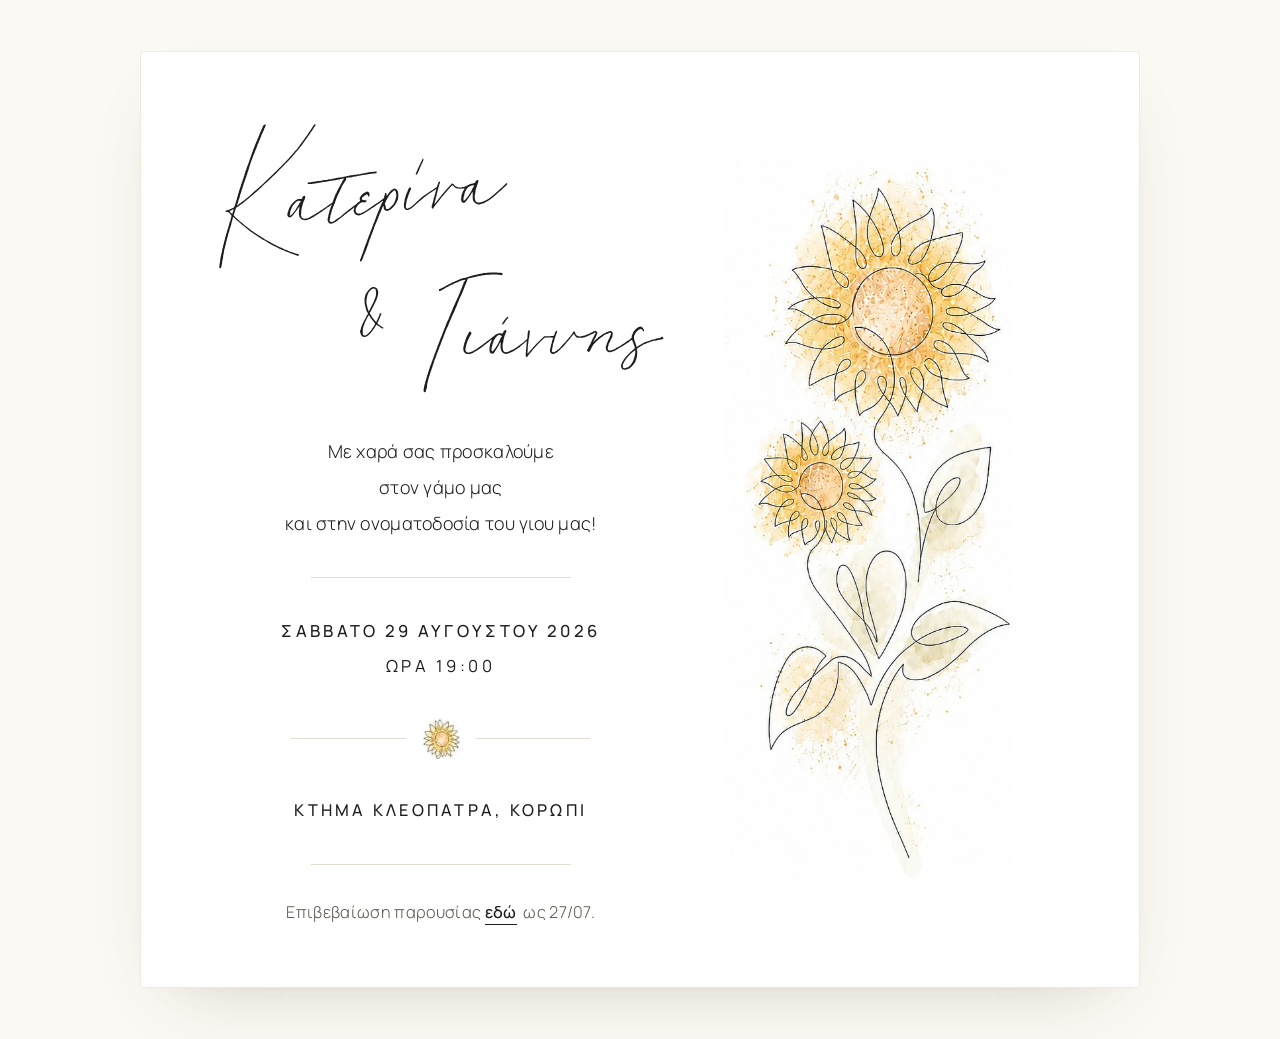
==== index.html @ 167b78bb "Update index.html" ====
<!DOCTYPE html>
<html lang="el">
<head>
<meta charset="UTF-8" />
<meta name="viewport" content="width=device-width, initial-scale=1.0" />
<title>Κατερίνα &amp; Γιάννης | Γάμος &amp; Ονοματοδοσία</title>
<meta name="description" content="Πρόσκληση για τον γάμο της Κατερίνας και του Γιάννη και την ονοματοδοσία του γιου τους, στο Κτήμα Κλεοπάτρα, Κορωπί." />
<link rel="preconnect" href="https://fonts.googleapis.com" />
<link rel="preconnect" href="https://fonts.gstatic.com" crossorigin />
<link href="https://fonts.googleapis.com/css2?family=Manrope:wght@300;400;500;600&display=swap" rel="stylesheet" />
<style>
:root{
  --bg:#fbf9f4; --card:#ffffff; --ink:#1d1d1d; --muted:#5a564e;
  --hair:#e3ddd1; --gold:#cf9f37;
}
*{box-sizing:border-box;}
html,body{margin:0;padding:0;background:var(--bg);overflow-x:hidden;}
body{
  font-family:"Manrope",-apple-system,Segoe UI,Roboto,Helvetica,Arial,sans-serif;
  color:var(--ink);-webkit-font-smoothing:antialiased;text-rendering:optimizeLegibility;
}
a{color:inherit;text-decoration:none;}

.stage{min-height:100vh;display:flex;align-items:center;justify-content:center;padding:clamp(10px,4vw,56px);}

/* The card width drives every internal size via container query units (cqw),
   so the composition is IDENTICAL on phone and desktop — just scaled. */
.card-container{width:min(100%,1000px);container-type:inline-size;margin:0 auto;}

.invitation{
  position:relative;width:100%;background:var(--card);
  display:grid;grid-template-columns:1fr 0.74fr;align-items:center;column-gap:0;
  border:1px solid #efeada;
  box-shadow:0 28px 70px -38px rgba(80,66,30,.28),0 2px 10px -6px rgba(0,0,0,.06);
  border-radius:3px;overflow:hidden;
}

/* ---- text column ---- */
.text-col{
  padding:6.4cqw 3cqw 6.4cqw 5.6cqw;
  display:flex;flex-direction:column;align-items:center;text-align:center;
  justify-content:center;gap:3.4cqw;
}
.names{margin:0;color:var(--ink);width:100%;display:flex;justify-content:center;}
.names svg{width:min(96%,46cqw);height:auto;display:block;}

.intro{margin:0;font-weight:300;color:var(--ink);font-size:1.79cqw;line-height:2;letter-spacing:.015em;}
.rule{width:min(64%,26cqw);height:0;border:0;border-top:1px solid var(--hair);margin:.2cqw auto;}
.date{margin:0;font-weight:500;text-transform:uppercase;font-size:1.66cqw;letter-spacing:.2em;line-height:2.1;}
.date .time{font-weight:400;letter-spacing:.22em;}

.divider{display:flex;align-items:center;justify-content:center;gap:1.6cqw;width:min(74%,30cqw);}
.divider .ln{flex:1;height:0;border-top:1px solid var(--hair);}
.divider img{width:3.8cqw;min-width:24px;height:auto;display:block;flex:none;}

.venue{margin:0;}
.venue a{display:inline-block;font-weight:500;text-transform:uppercase;font-size:1.63cqw;letter-spacing:.2em;padding:.6cqw .4cqw;border-bottom:1px solid transparent;transition:border-color .25s,color .25s;}
.venue a:hover,.venue a:focus-visible{color:var(--gold);border-bottom-color:var(--gold);outline:none;}

.rsvp{margin:0;font-weight:300;font-size:1.63cqw;letter-spacing:.02em;color:var(--muted);}
.rsvp a{font-weight:500;color:var(--ink);border-bottom:1px solid var(--ink);padding-bottom:1px;transition:color .25s,border-color .25s;}
.rsvp a:hover,.rsvp a:focus-visible{color:var(--gold);border-bottom-color:var(--gold);outline:none;}

/* ---- floral column ---- */
.floral-col{position:relative;display:flex;align-items:center;justify-content:flex-start;padding:1.8cqw 2.2cqw 1.8cqw 0;}
.floral-col img{width:100%;height:72cqw;object-fit:contain;object-position:left center;display:block;}


/* ---- page-load reveal ---- */
@media (prefers-reduced-motion:no-preference){
  .reveal{opacity:0;transform:translateY(14px);animation:rise .9s cubic-bezier(.2,.7,.2,1) forwards;}
  .d1{animation-delay:.05s}.d2{animation-delay:.22s}.d3{animation-delay:.36s}
  .d4{animation-delay:.5s}.d5{animation-delay:.62s}.d6{animation-delay:.74s}.d7{animation-delay:.86s}
  .floral-col img{opacity:0;animation:fadein 1.4s ease .15s forwards;}
}
@keyframes rise{to{opacity:1;transform:none;}}
@keyframes fadein{to{opacity:1;}}


/* ---- phones: reflow to a single readable column ---- */
@media (max-width:640px){
  .stage{padding:16px 12px;align-items:flex-start;}
  .invitation{display:block;}
  .text-col{padding:38px 26px 14px;gap:22px;}
  .names svg{width:min(84%,360px);}
  .intro{font-size:1.04rem;line-height:1.95;}
  .rule{width:min(72%,240px);margin:2px auto;}
  .date{font-size:.96rem;letter-spacing:.14em;}
  .date .time{letter-spacing:.16em;}
  .divider{width:min(78%,260px);gap:14px;}
  .divider img{width:34px;min-width:0;}
  .venue a{font-size:.95rem;letter-spacing:.14em;padding:6px 4px;}
  .rsvp{font-size:.95rem;}
  .floral-col{padding:8px 0 34px;justify-content:center;}
  .floral-col img{width:auto;height:auto;max-height:300px;max-width:74%;margin:0 auto;object-fit:contain;object-position:center;}
}
@media (max-width:380px){
  .intro{font-size:.98rem;}
  .date{font-size:.9rem;letter-spacing:.1em;}
  .venue a{font-size:.9rem;letter-spacing:.1em;}
}

</style>
</head>
<body>
<main class="stage">
  <div class="card-container">
    <article class="invitation" aria-label="Προσκλητήριο γάμου και ονοματοδοσίας">
      <div class="text-col">
        <h1 class="names reveal d1" role="img" aria-label="Κατερίνα και Γιάννης">
          <svg viewBox="0 0 1976 1220" xmlns="http://www.w3.org/2000/svg" aria-hidden="true" focusable="false">
          <g transform="translate(0.000000,1220.000000) scale(0.100000,-0.100000)"
fill="currentColor" stroke="none">
<path d="M4427 11826 c-12 -13 -44 -60 -72 -105 -27 -45 -81 -130 -120 -188
-38 -58 -74 -113 -80 -121 -9 -15 -59 -86 -120 -172 -52 -74 -104 -143 -220
-294 -66 -87 -127 -167 -135 -180 -8 -12 -24 -31 -35 -42 -11 -12 -45 -50 -75
-85 -30 -35 -80 -91 -110 -124 -31 -33 -71 -78 -89 -100 -150 -178 -760 -785
-1096 -1090 -61 -55 -151 -137 -200 -181 -50 -45 -106 -94 -125 -110 -45 -36
-126 -109 -215 -194 -74 -70 -389 -324 -465 -375 -24 -17 -52 -37 -61 -45 -44
-39 -71 -60 -79 -60 -22 0 -20 24 4 60 14 22 26 49 26 62 0 22 16 80 30 108 4
9 11 30 15 49 4 18 13 44 21 59 8 15 14 41 14 57 0 17 9 48 19 70 10 22 21 57
25 77 4 21 13 50 21 65 8 15 15 37 15 48 0 11 9 37 20 58 11 20 20 52 20 69 0
18 9 47 20 63 11 17 20 46 20 66 0 20 7 42 15 49 8 7 17 28 21 49 4 20 15 50
25 67 11 17 19 44 19 60 0 16 9 43 20 59 11 17 20 44 20 61 0 17 9 43 20 57
11 14 20 40 20 59 0 18 9 47 20 63 11 17 20 44 20 60 0 17 9 44 20 60 11 17
20 47 20 70 0 23 9 53 20 70 11 17 20 44 20 60 0 17 9 44 20 60 11 17 20 41
20 55 0 14 9 40 20 58 11 18 20 42 20 55 0 12 9 37 20 55 11 18 20 39 20 48 0
8 9 32 20 54 11 22 20 47 20 56 0 9 9 27 20 41 11 14 20 38 20 53 0 15 6 33
14 39 8 6 19 32 25 58 7 25 19 55 27 67 7 11 14 27 14 36 0 8 9 32 20 53 11
20 20 46 20 58 0 11 9 32 20 46 11 14 20 34 20 45 0 10 8 36 19 56 38 76 60
128 66 159 3 17 13 37 21 44 8 6 14 24 14 39 0 15 8 38 19 51 10 13 21 35 25
49 8 28 30 77 57 132 11 20 19 43 19 51 0 8 9 26 20 40 11 14 20 35 20 46 0
12 9 35 21 50 30 41 22 65 -22 69 -39 3 -79 -31 -79 -68 0 -10 -9 -29 -20 -43
-11 -14 -20 -34 -20 -45 0 -10 -9 -31 -20 -45 -11 -14 -20 -34 -20 -45 0 -10
-9 -31 -20 -45 -11 -14 -20 -34 -20 -45 0 -10 -9 -31 -20 -45 -11 -14 -20 -36
-20 -49 0 -12 -9 -36 -20 -53 -11 -16 -20 -39 -20 -50 0 -11 -9 -31 -20 -45
-11 -14 -20 -33 -20 -43 0 -10 -9 -35 -19 -55 -11 -20 -29 -62 -41 -92 -12
-30 -31 -73 -41 -95 -10 -22 -23 -59 -29 -82 -6 -23 -15 -45 -20 -48 -6 -3
-10 -17 -10 -29 0 -13 -9 -35 -20 -49 -11 -14 -20 -38 -20 -55 0 -16 -9 -41
-20 -55 -11 -14 -20 -37 -20 -51 0 -15 -8 -43 -19 -64 -10 -20 -22 -53 -26
-72 -4 -19 -13 -45 -21 -57 -8 -12 -14 -32 -14 -43 0 -11 -8 -37 -19 -58 -10
-20 -22 -52 -26 -70 -4 -18 -13 -45 -21 -60 -8 -15 -14 -34 -14 -42 0 -8 -9
-28 -20 -45 -11 -16 -20 -41 -20 -55 0 -14 -9 -38 -20 -55 -11 -16 -20 -43
-20 -60 0 -16 -9 -43 -20 -60 -11 -16 -20 -39 -20 -50 0 -12 -9 -38 -20 -60
-11 -22 -20 -51 -20 -65 0 -14 -9 -42 -20 -63 -11 -20 -20 -49 -20 -64 0 -16
-9 -41 -20 -58 -11 -16 -20 -44 -20 -60 0 -17 -7 -40 -14 -51 -8 -12 -20 -43
-27 -70 -7 -27 -18 -58 -26 -69 -7 -11 -13 -32 -13 -48 0 -15 -9 -45 -19 -65
-11 -21 -23 -56 -27 -77 -3 -22 -13 -52 -20 -67 -8 -15 -14 -37 -14 -50 0 -13
-9 -40 -20 -61 -11 -20 -20 -54 -20 -74 0 -21 -9 -51 -20 -68 -11 -17 -20 -47
-20 -68 0 -21 -9 -55 -20 -77 -11 -22 -20 -52 -20 -67 0 -16 -9 -45 -20 -66
-11 -20 -20 -52 -20 -70 0 -18 -8 -44 -17 -57 -10 -14 -25 -38 -33 -55 -10
-20 -27 -33 -51 -40 -20 -5 -43 -16 -51 -22 -8 -7 -29 -16 -46 -19 -17 -4 -39
-15 -48 -25 -10 -11 -30 -19 -49 -19 -76 0 -134 -35 -115 -70 10 -19 17 -21
58 -15 47 6 47 6 121 -66 81 -80 85 -91 56 -169 -9 -25 -20 -66 -25 -92 -5
-26 -14 -56 -20 -68 -12 -23 -32 -89 -55 -180 -8 -30 -21 -75 -29 -100 -32
-94 -48 -147 -57 -194 -6 -27 -17 -59 -25 -71 -8 -12 -17 -47 -21 -76 -3 -30
-12 -63 -18 -74 -7 -11 -15 -40 -18 -65 -3 -25 -13 -59 -21 -74 -8 -16 -17
-56 -21 -90 -4 -33 -12 -66 -17 -73 -5 -6 -13 -40 -18 -75 -5 -35 -16 -77 -24
-93 -8 -17 -17 -61 -21 -100 -4 -38 -13 -81 -20 -95 -7 -14 -15 -50 -19 -80
-4 -30 -13 -77 -21 -105 -8 -27 -17 -86 -20 -130 -4 -44 -13 -107 -20 -140
-20 -88 -26 -165 -14 -186 11 -22 51 -25 68 -6 13 17 51 205 51 257 0 22 7 60
16 86 8 25 19 83 24 127 5 45 13 96 18 113 5 17 13 64 17 105 4 41 16 96 26
122 11 26 19 61 19 77 0 15 9 49 20 75 11 26 20 64 20 85 0 22 9 62 20 90 11
28 20 65 20 83 0 18 9 49 20 70 11 20 20 54 20 74 0 21 9 58 20 82 11 24 20
55 20 70 0 14 9 43 20 64 11 20 20 49 20 64 0 16 9 46 19 68 10 22 21 60 25
84 4 24 13 53 21 64 8 12 15 40 15 62 0 22 9 58 19 80 10 22 24 70 31 108 15
84 21 84 107 3 37 -35 95 -86 128 -112 33 -27 83 -70 111 -97 28 -26 68 -60
88 -75 20 -15 103 -79 184 -142 158 -124 220 -168 437 -313 183 -122 251 -166
278 -178 12 -5 54 -30 92 -54 39 -24 84 -51 100 -60 17 -9 48 -26 70 -40 78
-46 544 -275 561 -275 8 0 84 -34 136 -61 20 -10 45 -19 55 -19 10 0 28 -7 41
-15 12 -9 41 -22 64 -30 82 -26 133 -45 158 -59 14 -7 40 -16 59 -20 19 -3 43
-14 53 -23 22 -19 102 -23 119 -6 29 29 -4 60 -78 73 -37 7 -77 18 -88 25 -11
6 -37 15 -59 18 -21 3 -46 12 -55 20 -9 8 -33 17 -55 20 -21 3 -46 13 -55 21
-9 8 -33 17 -53 21 -21 4 -42 13 -49 21 -6 8 -22 14 -34 14 -12 0 -67 22 -121
50 -54 28 -102 50 -107 50 -9 0 -147 63 -187 86 -14 8 -83 44 -155 80 -71 37
-137 73 -146 80 -8 8 -20 14 -26 14 -6 0 -21 8 -34 19 -13 10 -35 22 -48 26
-14 4 -47 23 -73 42 -27 19 -59 38 -71 44 -35 16 -143 84 -157 99 -12 12 -70
50 -77 50 -4 0 -53 32 -108 70 -55 38 -129 89 -165 114 -36 24 -83 58 -105 75
-22 16 -49 37 -60 45 -81 61 -298 236 -335 270 -25 22 -73 64 -105 91 -175
148 -204 184 -181 220 9 14 16 34 16 45 0 12 9 42 19 68 11 26 22 61 26 77 10
47 46 116 64 123 91 35 763 586 1055 866 12 11 40 37 63 56 349 300 1088 1042
1358 1365 87 105 161 192 165 195 7 6 118 146 170 216 58 77 174 241 265 374
47 69 98 143 114 165 39 55 122 179 146 219 11 19 29 46 39 61 19 27 19 28 1
41 -26 19 -32 18 -58 -10z m-3453 -3644 c3 -5 -6 -35 -19 -68 -14 -32 -25 -69
-25 -80 0 -50 -26 -47 -80 7 -60 60 -60 77 0 98 25 9 56 24 70 34 27 19 46 22
54 9z"/>
<path d="M9066 10315 c-13 -25 -28 -55 -32 -68 -3 -12 -15 -36 -25 -53 -11
-17 -19 -38 -19 -46 0 -9 -6 -21 -14 -27 -8 -7 -17 -24 -21 -39 -9 -37 -53
-129 -65 -137 -6 -3 -10 -13 -10 -22 0 -16 -16 -54 -67 -159 -29 -60 -25 -97
10 -92 20 3 96 131 97 163 0 6 11 33 25 60 13 28 25 56 25 62 0 7 9 27 20 45
11 18 20 40 20 49 0 9 6 22 14 28 8 7 17 27 20 45 4 19 13 37 21 40 8 3 15 16
15 28 0 13 12 41 25 63 27 44 31 75 13 93 -19 19 -25 15 -52 -33z"/>
<path d="M6990 9809 c-46 -4 -105 -12 -130 -18 -25 -5 -76 -13 -114 -16 -38
-4 -94 -14 -125 -22 -31 -9 -94 -21 -141 -29 -47 -7 -107 -17 -135 -23 -27 -6
-107 -18 -177 -26 -69 -9 -162 -24 -205 -34 -43 -10 -103 -24 -133 -29 -169
-33 -288 -52 -312 -52 -15 0 -39 -5 -55 -11 -15 -6 -62 -15 -104 -20 -42 -5
-91 -15 -110 -23 -19 -7 -72 -17 -117 -21 -46 -3 -105 -13 -130 -21 -26 -7
-72 -14 -102 -14 -31 0 -83 -7 -115 -16 -33 -9 -101 -19 -151 -24 -50 -4 -122
-15 -160 -23 -38 -9 -124 -21 -191 -28 -109 -11 -122 -14 -131 -34 -17 -38 0
-49 70 -47 61 2 107 8 308 37 52 8 163 23 245 35 83 11 179 27 215 34 141 31
229 46 322 55 53 5 106 15 117 21 12 6 51 13 89 16 37 3 89 15 115 26 81 33
98 12 42 -49 -19 -21 -35 -48 -35 -59 0 -12 -9 -33 -20 -47 -11 -14 -20 -32
-20 -40 0 -7 -9 -22 -20 -32 -11 -10 -20 -26 -20 -35 0 -10 -8 -28 -18 -41
-10 -13 -23 -35 -30 -49 -7 -14 -35 -67 -62 -119 -28 -51 -50 -99 -50 -106 0
-6 -9 -20 -19 -29 -10 -10 -22 -32 -25 -51 -4 -18 -13 -38 -21 -45 -8 -7 -15
-22 -15 -34 0 -12 -9 -38 -20 -59 -11 -20 -20 -43 -20 -50 0 -7 -9 -29 -20
-50 -11 -20 -20 -47 -20 -59 0 -29 -47 -96 -72 -104 -21 -6 -135 -81 -153
-100 -5 -5 -30 -23 -55 -40 -25 -16 -51 -35 -58 -41 -7 -7 -17 -13 -22 -13 -4
0 -31 -18 -59 -40 -28 -22 -54 -40 -58 -40 -8 0 -66 -38 -139 -92 -28 -21 -54
-38 -58 -38 -3 0 -28 -15 -54 -33 -46 -32 -163 -101 -212 -126 -14 -6 -45 -23
-70 -36 -25 -13 -86 -33 -137 -45 -91 -21 -91 -21 -131 -1 -50 25 -79 62 -88
109 -10 54 11 313 29 348 8 16 17 54 21 85 4 30 14 68 21 83 8 16 15 35 15 44
0 14 11 40 66 158 40 86 30 144 -26 144 -27 0 -80 -64 -80 -95 0 -35 -30 -46
-101 -39 -62 6 -74 4 -121 -20 -113 -56 -255 -204 -305 -317 -6 -15 -16 -30
-22 -33 -6 -4 -11 -17 -11 -29 0 -12 -9 -35 -20 -52 -11 -16 -20 -45 -20 -64
0 -18 -10 -49 -21 -68 -53 -86 -2 -213 86 -213 39 0 47 6 111 70 38 39 72 78
75 88 4 10 14 24 23 31 9 7 16 17 16 22 0 5 9 19 20 32 41 46 69 85 124 175
37 60 50 55 41 -15 -22 -180 -23 -200 -9 -292 12 -83 18 -99 50 -138 72 -88
209 -121 304 -73 22 11 47 20 56 20 9 0 27 9 41 20 14 11 36 20 49 20 13 0 27
6 31 13 4 8 33 25 64 40 31 14 62 33 69 42 7 8 17 15 23 15 11 0 346 224 442
296 33 24 80 57 104 72 24 15 67 46 96 70 81 65 92 58 46 -29 -16 -30 -33 -75
-36 -102 -4 -26 -16 -58 -26 -71 -12 -15 -19 -40 -19 -68 0 -24 -9 -60 -20
-81 -11 -20 -20 -52 -20 -69 0 -18 -5 -50 -10 -70 -6 -21 -14 -55 -20 -75 -12
-49 10 -130 45 -166 31 -31 114 -53 141 -38 11 5 46 22 78 36 55 25 121 67
191 121 39 31 59 46 121 92 28 20 77 60 109 87 33 28 66 56 75 63 18 15 274
214 308 240 13 9 31 25 40 35 40 41 55 10 22 -46 -47 -79 33 -243 128 -262 15
-3 44 -10 64 -16 38 -10 79 2 160 46 14 8 33 15 40 15 8 0 23 9 33 20 10 11
23 20 28 20 11 0 432 278 492 325 22 17 65 45 95 63 30 17 80 54 112 81 49 45
98 66 98 43 0 -4 -16 -31 -35 -61 -19 -29 -35 -57 -35 -62 0 -10 -33 -87 -61
-141 -10 -20 -19 -46 -19 -56 0 -11 -9 -31 -20 -45 -11 -14 -20 -36 -20 -50 0
-13 -9 -34 -20 -47 -11 -13 -20 -35 -20 -50 0 -15 -9 -39 -20 -53 -11 -14 -20
-34 -20 -44 0 -10 -8 -34 -19 -53 -10 -19 -21 -51 -25 -71 -4 -21 -13 -42 -21
-49 -8 -7 -15 -24 -15 -38 0 -24 -20 -75 -61 -154 -10 -20 -19 -47 -19 -60 0
-13 -9 -36 -20 -53 -11 -16 -20 -39 -20 -50 0 -11 -7 -33 -16 -50 -23 -42 -54
-123 -65 -170 -6 -21 -15 -45 -21 -53 -11 -13 -38 -82 -60 -152 -5 -19 -17
-44 -24 -55 -8 -11 -14 -30 -14 -44 0 -13 -8 -38 -19 -55 -10 -17 -21 -47 -25
-67 -4 -21 -13 -42 -21 -49 -8 -7 -15 -24 -15 -39 0 -14 -9 -41 -20 -59 -11
-18 -20 -42 -20 -53 0 -11 -9 -37 -20 -59 -11 -22 -20 -49 -20 -60 0 -11 -9
-38 -20 -60 -11 -22 -20 -47 -20 -57 0 -10 -9 -33 -20 -51 -11 -18 -20 -42
-20 -55 0 -12 -9 -37 -20 -55 -11 -18 -20 -39 -20 -47 0 -8 -11 -34 -24 -59
-37 -69 -14 -126 38 -93 22 15 46 63 85 172 12 33 31 79 42 103 10 23 19 50
19 60 0 9 9 28 20 42 11 14 20 34 20 44 0 10 8 37 19 60 18 41 26 63 62 166
11 30 24 59 29 64 6 6 10 26 10 45 0 20 9 50 20 66 11 17 20 44 20 60 0 17 8
42 17 55 18 26 47 100 63 158 4 18 13 38 18 45 5 7 16 32 23 57 7 25 19 54 26
65 7 11 13 26 13 34 0 8 9 33 19 55 10 23 21 52 24 66 4 22 64 173 101 255 8
17 24 57 35 90 12 33 31 77 41 97 11 20 20 48 20 61 0 14 7 30 15 37 9 7 20
32 26 56 6 24 17 49 25 55 8 6 14 22 14 34 0 12 9 34 20 48 11 14 20 36 20 50
0 13 9 36 20 50 11 14 20 37 20 51 0 15 13 39 31 58 30 33 30 33 24 -19 -15
-132 104 -221 215 -161 25 14 60 34 79 46 45 28 153 133 183 180 14 20 37 55
51 78 15 22 27 45 27 51 0 6 7 16 15 23 8 7 15 20 15 29 0 9 10 34 22 56 36
63 34 309 -2 377 -36 68 -95 111 -141 105 -77 -10 -221 -143 -280 -259 -11
-21 -28 -42 -39 -48 -19 -10 -20 -8 -20 37 0 59 -10 76 -41 71 -20 -2 -25 -10
-30 -49 -4 -26 -12 -56 -18 -67 -6 -11 -11 -33 -11 -49 0 -33 -20 -59 -75 -97
-22 -15 -60 -43 -85 -62 -63 -48 -160 -114 -167 -114 -4 0 -15 -7 -25 -17 -10
-9 -27 -21 -37 -27 -10 -6 -63 -41 -117 -79 -55 -37 -140 -95 -190 -130 -125
-86 -124 -85 -171 -108 -23 -11 -45 -24 -48 -29 -3 -4 -20 -12 -38 -15 -17 -4
-38 -12 -45 -18 -24 -19 -112 -27 -146 -13 -129 54 -107 232 49 390 85 86 133
109 195 90 74 -22 156 17 143 67 -4 13 -23 18 -86 24 -102 9 -117 16 -117 60
0 29 9 42 67 94 37 34 73 61 79 61 6 0 19 9 29 20 31 35 65 23 84 -30 31 -85
71 -64 71 38 0 60 -2 65 -37 97 -44 40 -65 43 -100 15 -14 -11 -33 -20 -43
-20 -9 0 -25 -9 -35 -20 -10 -11 -22 -20 -28 -20 -18 0 -107 -82 -136 -126
-46 -67 -58 -117 -37 -149 21 -32 13 -60 -22 -74 -15 -6 -62 -45 -105 -86 -43
-42 -91 -82 -106 -89 -15 -8 -49 -34 -77 -58 -27 -24 -69 -57 -94 -73 -25 -17
-47 -32 -50 -35 -15 -16 -119 -99 -141 -113 -15 -9 -80 -61 -145 -117 -64 -55
-140 -116 -168 -135 -95 -65 -141 -98 -169 -121 -16 -13 -36 -24 -44 -24 -9 0
-24 -7 -34 -16 -33 -30 -94 -30 -123 -1 -29 29 -32 54 -11 112 8 22 17 71 21
110 4 38 11 76 17 83 5 6 15 38 23 70 21 92 41 157 58 190 9 17 16 40 16 50 0
11 9 31 20 45 11 14 20 36 20 49 0 13 11 39 25 58 14 19 25 45 25 59 0 14 7
35 15 45 8 11 15 30 15 42 0 13 11 44 25 70 14 26 25 55 25 64 0 10 7 23 15
30 8 7 15 23 15 35 0 12 9 34 20 48 11 14 20 30 20 36 0 10 30 75 66 143 8 14
14 33 14 42 0 9 9 24 20 33 11 10 20 27 20 39 0 12 8 32 18 45 10 13 23 35 30
49 7 14 23 43 37 65 13 22 29 51 35 65 6 14 29 47 52 73 34 41 39 53 34 80 -9
48 1 53 99 61 50 4 123 16 164 27 41 10 91 19 111 19 20 0 59 6 86 14 27 7 96
21 154 30 281 43 443 68 525 81 50 9 108 16 130 18 36 2 40 5 43 31 3 28 -11
47 -33 44 -5 0 -48 -4 -95 -9z m937 -841 c39 -60 47 -233 14 -301 -12 -24 -21
-55 -21 -70 0 -14 -15 -54 -32 -88 -18 -33 -39 -73 -47 -87 -22 -41 -166 -179
-211 -202 -45 -23 -93 -26 -108 -7 -6 7 -14 41 -17 75 -2 34 -13 79 -24 100
-20 40 -20 39 26 142 38 84 64 130 100 182 18 26 33 51 33 54 0 30 165 208
212 228 46 20 45 21 75 -26z m-4086 -418 c18 -10 18 -13 4 -39 -8 -16 -21 -31
-30 -34 -8 -4 -15 -14 -15 -23 0 -10 -29 -61 -65 -114 -36 -53 -65 -99 -65
-103 0 -19 -119 -181 -199 -269 -47 -52 -91 -66 -91 -29 0 11 4 22 8 25 5 3
12 42 15 87 4 45 11 87 16 93 6 6 22 45 37 86 14 41 34 84 43 95 9 11 30 40
47 64 42 65 131 148 174 164 26 9 100 7 121 -3z"/>
<path d="M11388 9418 c-14 -18 -29 -44 -33 -57 -14 -44 -44 -60 -113 -61 -76
0 -178 -41 -255 -101 -37 -29 -58 -39 -86 -39 -20 0 -46 -6 -57 -14 -33 -23
-232 -26 -249 -3 -7 10 -25 17 -44 17 -27 0 -44 12 -99 70 -76 81 -91 84 -141
32 -75 -77 -150 -162 -217 -243 -38 -46 -74 -88 -80 -94 -6 -5 -59 -69 -118
-142 -59 -73 -115 -142 -126 -155 -75 -90 -98 -120 -120 -156 -48 -80 -70 -35
-30 60 11 26 20 58 20 72 0 14 9 53 20 85 12 33 25 81 30 108 12 65 39 172 51
208 6 17 17 55 23 86 7 31 17 62 21 70 5 7 12 38 16 67 4 30 15 62 23 71 21
23 21 80 0 88 -24 9 -61 -34 -68 -78 -4 -22 -13 -50 -20 -62 -8 -12 -17 -39
-20 -60 -6 -29 -15 -43 -38 -55 -30 -17 -383 -252 -505 -337 -90 -62 -135 -99
-237 -195 -50 -47 -98 -91 -106 -98 -8 -7 -37 -33 -65 -57 -119 -108 -228
-189 -281 -211 -57 -23 -57 -23 -85 6 -34 34 -38 91 -14 187 8 32 17 85 20
117 3 33 11 67 19 75 7 9 16 36 20 60 4 24 13 53 21 64 8 12 15 33 15 47 0 14
9 39 20 55 11 17 20 37 20 45 0 8 9 32 20 53 11 20 20 43 20 51 0 7 9 25 21
40 26 33 19 69 -18 93 -26 17 -26 17 -54 -17 -16 -19 -29 -41 -29 -50 0 -8 -9
-32 -20 -53 -11 -20 -20 -43 -20 -51 0 -7 -9 -25 -20 -39 -11 -14 -20 -36 -20
-50 0 -13 -9 -36 -20 -50 -12 -15 -20 -40 -20 -64 0 -21 -9 -51 -20 -68 -12
-19 -20 -47 -20 -75 0 -25 -5 -61 -10 -80 -84 -279 54 -459 252 -328 86 56
139 101 308 257 148 137 299 263 380 316 25 17 47 33 50 36 11 13 141 99 149
99 5 0 14 7 21 15 7 9 41 31 75 50 34 19 70 44 80 55 45 49 74 6 37 -55 -10
-16 -22 -51 -25 -78 -4 -26 -13 -61 -22 -77 -8 -16 -15 -44 -15 -62 0 -18 -9
-46 -20 -63 -12 -19 -20 -47 -20 -75 0 -25 -8 -62 -19 -82 -10 -20 -21 -57
-24 -83 -4 -25 -14 -56 -22 -68 -21 -30 -21 -140 0 -157 17 -14 65 1 65 20 0
18 357 474 529 674 144 169 265 301 277 304 7 2 34 -20 60 -48 76 -81 128
-103 254 -104 58 -1 129 3 158 7 48 8 52 7 52 -11 0 -10 -9 -27 -20 -37 -23
-21 -55 -84 -69 -141 -6 -23 -18 -47 -26 -54 -10 -8 -15 -30 -15 -64 0 -28 -4
-66 -10 -85 -29 -102 24 -221 99 -221 32 0 44 8 104 72 72 77 183 235 233 333
52 103 60 90 56 -92 -4 -184 10 -234 90 -309 71 -68 202 -98 254 -59 10 8 35
15 55 15 20 0 47 9 61 19 13 11 37 23 51 26 15 4 30 11 33 16 3 5 20 16 37 24
18 8 41 20 52 27 76 47 101 64 110 74 6 6 26 21 46 32 45 27 96 68 169 134 31
29 108 98 171 153 62 55 127 114 144 130 16 17 68 66 115 109 97 90 104 99 95
126 -10 33 -22 25 -152 -97 -114 -108 -250 -231 -412 -373 -116 -102 -295
-226 -391 -272 -128 -61 -149 -68 -231 -74 -90 -7 -125 2 -161 42 -44 51 -65
254 -33 331 8 19 15 60 15 90 0 29 7 70 16 91 9 20 20 61 25 90 4 30 14 61 22
70 8 10 17 34 20 56 3 21 12 46 20 55 23 26 30 107 11 126 -25 25 -59 18 -86
-17z m-104 -194 c23 -9 20 -28 -11 -77 -36 -56 -83 -149 -83 -164 0 -7 -5 -13
-11 -13 -5 0 -17 -16 -25 -36 -9 -21 -22 -43 -30 -51 -8 -8 -14 -18 -14 -23 0
-45 -217 -304 -249 -298 -21 5 -17 161 5 195 8 12 14 34 14 47 0 80 76 239
154 323 65 69 193 119 250 97z"/>
<path d="M11860 5464 c-80 -7 -179 -23 -221 -34 -41 -11 -94 -20 -117 -20 -23
0 -64 -9 -92 -20 -28 -11 -67 -20 -86 -20 -19 0 -63 -9 -97 -20 -130 -41 -164
-51 -214 -64 -29 -7 -58 -18 -65 -24 -7 -5 -46 -13 -87 -17 -54 -5 -91 -16
-137 -40 -35 -18 -78 -36 -96 -40 -18 -4 -40 -14 -49 -22 -9 -7 -34 -17 -55
-20 -22 -3 -46 -11 -54 -18 -8 -7 -44 -25 -80 -40 -35 -15 -75 -36 -89 -46
-13 -10 -31 -19 -40 -19 -10 0 -21 -4 -27 -9 -5 -5 -56 -33 -114 -63 -58 -30
-116 -61 -130 -70 -14 -9 -36 -19 -48 -23 -13 -4 -43 -19 -65 -35 -23 -15 -55
-32 -72 -37 -25 -8 -31 -16 -33 -45 -4 -47 27 -61 67 -30 14 12 53 35 86 52
33 16 78 41 100 55 22 13 51 29 65 34 14 6 32 15 40 21 8 5 47 26 85 46 39 19
81 42 95 50 14 7 32 14 41 14 9 0 22 7 29 15 7 8 17 15 22 15 5 0 39 14 76 31
37 17 76 34 87 39 279 109 399 131 323 58 -35 -33 -68 -92 -68 -119 0 -14 -7
-35 -17 -48 -9 -13 -20 -44 -25 -69 -4 -25 -15 -53 -23 -62 -8 -9 -15 -25 -15
-36 0 -10 -9 -32 -20 -49 -11 -16 -20 -37 -20 -45 0 -8 -9 -32 -20 -53 -11
-20 -20 -44 -20 -53 0 -9 -9 -27 -20 -41 -11 -14 -20 -32 -20 -40 0 -9 -8 -32
-18 -52 -41 -80 -61 -127 -68 -153 -3 -15 -12 -32 -20 -39 -8 -6 -14 -19 -14
-28 0 -9 -9 -30 -19 -47 -10 -17 -22 -45 -25 -62 -4 -17 -14 -36 -22 -43 -8
-6 -14 -19 -14 -28 0 -9 -9 -29 -20 -46 -11 -16 -20 -37 -20 -45 0 -8 -8 -31
-19 -50 -10 -19 -21 -49 -25 -67 -4 -17 -14 -37 -22 -44 -8 -6 -14 -19 -14
-28 0 -9 -8 -32 -19 -51 -10 -19 -21 -49 -25 -67 -4 -17 -14 -37 -22 -44 -8
-6 -14 -21 -14 -33 0 -11 -9 -34 -20 -51 -11 -16 -20 -40 -20 -51 0 -12 -7
-27 -14 -34 -8 -6 -20 -28 -27 -48 -6 -20 -18 -46 -25 -57 -8 -11 -14 -29 -14
-41 0 -12 -9 -33 -20 -47 -11 -14 -20 -35 -20 -47 0 -22 -21 -75 -61 -152 -10
-20 -19 -45 -19 -55 0 -10 -9 -33 -20 -51 -11 -18 -20 -42 -20 -55 0 -12 -9
-35 -20 -52 -11 -16 -20 -38 -20 -47 0 -18 -26 -82 -61 -150 -10 -20 -19 -45
-19 -55 0 -10 -9 -33 -20 -51 -11 -18 -20 -40 -20 -50 0 -9 -9 -30 -20 -47
-11 -16 -20 -39 -20 -50 0 -11 -9 -33 -20 -50 -11 -16 -20 -43 -20 -58 0 -15
-9 -45 -19 -65 -25 -49 -61 -144 -61 -162 0 -8 -9 -28 -20 -45 -11 -16 -20
-39 -20 -50 0 -11 -9 -37 -20 -58 -11 -20 -20 -45 -20 -55 0 -9 -9 -34 -20
-55 -11 -20 -20 -47 -20 -59 0 -13 -9 -38 -20 -56 -11 -18 -20 -42 -20 -55 0
-12 -9 -37 -20 -55 -11 -18 -20 -40 -20 -50 0 -9 -9 -32 -20 -50 -11 -18 -20
-45 -20 -60 0 -15 -9 -42 -20 -60 -11 -18 -20 -45 -20 -60 0 -15 -7 -40 -16
-57 -9 -16 -20 -52 -25 -79 -4 -27 -15 -56 -22 -65 -8 -9 -17 -36 -20 -61 -3
-25 -13 -59 -21 -75 -9 -17 -16 -43 -16 -60 0 -16 -9 -45 -20 -63 -11 -18 -20
-48 -20 -68 0 -19 -9 -52 -20 -74 -11 -22 -20 -56 -20 -77 0 -21 -7 -63 -15
-93 -18 -66 -19 -111 -4 -144 29 -63 99 -23 99 57 0 12 9 39 20 60 15 28 20
56 20 116 0 44 5 92 12 108 6 15 17 60 24 98 14 79 47 194 69 242 8 17 15 38
15 48 0 9 6 28 14 43 8 15 18 46 21 67 4 22 16 57 26 77 11 21 19 45 19 55 0
10 9 35 20 56 11 20 20 48 20 62 0 15 7 40 17 58 9 18 22 52 29 77 7 25 18 61
24 80 43 122 64 178 76 202 8 14 14 33 14 42 0 15 31 96 66 173 8 17 14 37 14
45 0 7 9 28 20 46 11 18 20 40 20 49 0 9 9 34 19 57 35 76 61 145 61 163 0 10
9 32 20 48 11 17 20 42 20 56 0 15 9 38 20 52 11 14 20 32 20 41 0 9 9 34 20
56 11 22 20 45 20 51 0 6 8 30 19 53 10 23 28 68 40 101 12 33 31 78 41 100
10 22 34 74 54 116 33 72 45 101 86 212 9 27 22 53 29 60 6 6 11 21 11 33 0
12 9 33 20 47 11 14 20 33 20 42 0 9 8 33 19 53 17 34 43 90 70 152 6 14 15
32 20 40 23 37 51 102 51 119 0 10 8 29 19 42 10 13 21 40 25 60 4 21 13 42
21 49 8 7 15 22 15 34 0 11 9 35 20 51 11 17 20 39 20 50 0 11 9 34 20 50 11
17 20 38 20 49 0 10 8 35 19 55 10 20 24 47 30 61 6 14 15 32 19 40 30 54 50
99 56 127 4 17 14 37 22 44 8 6 14 19 14 28 0 9 9 33 20 54 11 20 20 43 20 50
0 7 8 28 18 47 11 19 22 49 26 65 7 30 36 98 62 147 8 14 14 35 14 46 0 10 9
31 21 46 12 15 23 46 26 69 7 53 26 75 72 83 20 3 68 14 106 25 128 35 337 80
414 90 42 5 121 16 176 25 153 24 516 30 604 10 103 -23 129 -22 142 10 13 35
3 63 -24 68 -162 30 -390 33 -637 10z"/>
<path d="M6900 4838 c-56 -27 -177 -151 -210 -215 -14 -26 -30 -55 -37 -63 -6
-8 -19 -44 -28 -80 -9 -36 -19 -78 -24 -95 -12 -45 -3 -253 13 -305 8 -25 17
-65 21 -90 3 -24 15 -64 25 -88 11 -25 20 -55 20 -68 0 -12 5 -26 10 -29 6 -4
17 -21 25 -38 8 -18 20 -40 27 -50 10 -13 10 -19 1 -25 -18 -11 -62 -80 -69
-107 -3 -14 -10 -27 -14 -30 -4 -2 -24 -37 -44 -77 -20 -40 -41 -80 -45 -88
-5 -8 -14 -26 -20 -40 -6 -14 -15 -32 -19 -40 -32 -57 -52 -101 -52 -115 0 -9
-9 -33 -20 -55 -11 -22 -20 -51 -20 -65 0 -14 -9 -43 -20 -65 -25 -49 -25 -65
2 -153 37 -123 107 -168 224 -145 96 20 285 222 408 436 44 75 66 96 80 73 5
-7 39 -30 187 -128 41 -27 74 -30 83 -7 6 17 -9 44 -25 44 -13 0 -127 78 -187
128 -52 44 -52 44 -30 80 26 45 31 53 58 117 11 28 30 68 41 90 10 22 19 50
19 61 0 12 9 33 20 47 27 34 27 77 -1 77 -39 0 -56 -18 -63 -64 -4 -24 -13
-49 -20 -55 -8 -6 -16 -29 -20 -50 -3 -21 -13 -44 -21 -51 -8 -7 -15 -20 -15
-30 0 -9 -8 -28 -18 -41 -11 -13 -22 -36 -26 -51 -4 -18 -13 -28 -25 -28 -36
0 -271 324 -271 374 0 7 14 32 30 54 17 23 30 47 30 52 0 6 17 41 38 78 32 58
93 179 130 262 7 14 16 32 20 40 33 59 52 102 52 117 0 10 9 35 20 56 11 20
20 48 20 61 0 13 7 55 16 94 14 64 14 76 1 119 -8 26 -18 61 -22 76 -20 92
-157 143 -255 95z m155 -75 c50 -76 51 -281 1 -370 -8 -15 -20 -47 -26 -70 -6
-23 -15 -45 -20 -48 -6 -3 -10 -17 -10 -29 0 -13 -8 -34 -19 -47 -10 -13 -22
-35 -26 -47 -6 -22 -85 -179 -105 -212 -5 -8 -21 -41 -35 -72 -28 -62 -55 -77
-55 -30 0 15 -9 45 -20 67 -11 22 -20 53 -20 70 0 17 -9 57 -20 88 -45 126
-16 388 59 534 28 56 92 126 156 171 46 33 117 30 140 -5z m-239 -1170 c31
-54 115 -166 187 -248 55 -64 57 -77 17 -129 -17 -22 -30 -43 -30 -48 0 -5 -8
-21 -18 -36 -10 -15 -40 -60 -67 -100 -52 -77 -165 -195 -228 -237 -79 -52
-156 -25 -158 58 -4 141 3 233 22 270 10 21 19 50 19 65 0 15 9 41 20 57 11
17 20 35 20 42 0 11 41 98 136 286 18 37 38 67 43 67 5 0 21 -21 37 -47z"/>
<path d="M12643 3476 c-46 -57 -83 -109 -83 -115 0 -7 -12 -23 -26 -36 -32
-30 -31 -78 3 -83 14 -2 23 3 28 17 3 12 12 27 19 33 6 7 34 45 60 83 27 39
66 88 87 110 41 42 47 63 27 83 -21 21 -32 13 -115 -92z"/>
<path d="M18373 3134 c-87 -41 -253 -220 -253 -273 0 -10 -10 -31 -22 -46 -17
-22 -22 -43 -23 -88 -1 -60 -1 -60 -50 -99 -66 -51 -150 -108 -160 -108 -5 0
-18 -9 -29 -19 -26 -24 -176 -125 -197 -133 -8 -3 -52 -31 -97 -62 -46 -31
-89 -56 -96 -56 -7 0 -24 -8 -37 -18 -67 -52 -195 -102 -260 -102 -73 0 -84 5
-98 42 -11 29 -1 122 17 155 7 12 12 35 12 51 0 16 9 41 20 55 11 14 20 30 20
37 0 6 9 28 19 48 11 20 24 48 30 62 6 14 22 43 36 65 33 54 31 50 45 141 13
88 9 117 -22 151 -32 35 -80 38 -145 9 -30 -15 -66 -26 -78 -26 -12 0 -28 -7
-35 -15 -6 -8 -35 -25 -63 -38 -29 -13 -72 -39 -97 -58 -25 -19 -79 -56 -120
-84 -40 -27 -116 -91 -167 -142 -51 -51 -98 -93 -104 -93 -10 0 14 54 36 80 7
8 27 44 45 80 17 36 38 77 46 92 8 14 14 32 14 40 0 7 9 30 20 51 11 20 20 48
20 61 0 28 -61 86 -90 86 -17 0 -295 -137 -325 -160 -5 -4 -26 -11 -45 -15
-19 -4 -46 -16 -59 -26 -13 -11 -40 -19 -61 -19 -21 0 -54 -7 -73 -15 -133
-55 -293 20 -307 145 -5 42 -7 45 -38 48 -24 2 -34 -1 -39 -15 -3 -10 -17 -31
-30 -46 -13 -16 -23 -35 -23 -42 0 -8 -6 -18 -13 -22 -7 -4 -44 -46 -82 -93
-38 -47 -87 -106 -110 -131 -22 -25 -65 -74 -95 -110 -55 -64 -160 -177 -235
-253 -56 -56 -155 -132 -185 -141 -14 -4 -34 -14 -45 -21 -30 -21 -82 -18 -95
6 -13 25 -4 132 14 169 7 14 16 56 18 92 3 37 12 80 20 95 9 16 22 56 31 89
33 129 40 151 53 177 8 14 14 34 14 45 0 10 9 35 20 56 11 20 20 44 20 52 0 8
9 31 19 51 27 49 5 87 -40 69 -15 -6 -54 -99 -65 -153 -13 -66 -49 -72 -430
-72 -15 0 -370 -351 -480 -475 -60 -68 -164 -190 -220 -258 -21 -26 -37 -11
-29 27 3 17 8 99 11 181 3 83 10 168 16 190 6 22 13 81 17 130 4 50 13 100 19
113 7 12 17 70 22 130 5 59 12 122 16 139 10 54 -2 85 -33 81 -41 -5 -60 -73
-66 -233 -4 -129 -4 -129 -63 -183 -126 -115 -349 -287 -483 -374 -41 -26
-220 -114 -281 -137 -164 -62 -243 12 -243 229 0 83 4 124 15 145 8 17 18 62
21 100 3 39 13 87 21 107 9 21 16 52 16 70 0 18 9 44 20 58 11 14 20 34 20 45
0 11 12 38 25 60 61 99 -3 174 -73 86 -18 -22 -32 -47 -32 -55 0 -8 -11 -27
-24 -43 -23 -26 -26 -27 -58 -15 -101 36 -196 4 -322 -109 -53 -48 -223 -179
-233 -179 -3 0 -19 -11 -37 -25 -17 -14 -40 -31 -51 -40 -11 -8 -63 -47 -115
-88 -52 -41 -140 -105 -195 -142 -55 -37 -107 -74 -115 -81 -9 -7 -38 -25 -65
-40 -28 -14 -58 -33 -67 -41 -17 -15 -78 -40 -158 -64 -106 -33 -190 18 -190
114 0 70 33 229 53 258 10 13 17 38 17 55 0 17 9 43 20 57 11 14 20 34 20 45
0 10 8 30 18 43 10 13 31 51 47 84 16 33 44 81 62 108 34 48 34 48 2 87 -18
22 -34 40 -35 40 -17 0 -54 -23 -54 -33 0 -8 -9 -24 -20 -37 -11 -13 -20 -30
-20 -39 0 -9 -9 -27 -20 -41 -11 -14 -20 -32 -20 -41 0 -9 -9 -24 -20 -34 -12
-11 -20 -31 -20 -50 0 -18 -9 -44 -20 -58 -11 -14 -20 -40 -20 -60 0 -19 -9
-45 -20 -60 -12 -15 -20 -41 -20 -64 0 -21 -9 -58 -20 -82 -31 -68 -29 -217 4
-268 38 -59 64 -81 104 -87 20 -3 54 -8 75 -12 54 -9 207 38 253 78 11 10 27
18 36 18 8 0 23 9 33 20 10 11 23 20 29 20 18 0 174 111 343 244 56 45 128 99
159 121 31 22 75 57 99 77 39 35 75 49 75 30 0 -5 -13 -33 -30 -63 -45 -84
-82 -254 -78 -359 3 -80 5 -89 36 -127 54 -69 117 -65 172 9 50 67 106 154
134 208 15 30 34 62 41 70 15 19 65 125 65 139 0 13 27 14 35 2 3 -6 2 -27 -3
-48 -17 -81 2 -253 35 -313 78 -141 196 -156 413 -52 128 61 383 229 435 287
6 6 48 41 95 79 46 37 91 77 98 87 7 10 22 19 34 19 19 0 20 -4 13 -42 -4 -24
-11 -97 -15 -163 -5 -66 -13 -159 -19 -207 -19 -138 -11 -262 15 -266 15 -2
31 9 55 40 19 24 76 94 129 157 52 63 109 130 125 150 17 20 43 50 59 66 16
17 54 59 85 95 70 80 207 217 283 282 57 48 57 48 232 48 184 0 198 -3 177
-43 -21 -42 -43 -113 -51 -163 -4 -28 -14 -64 -23 -80 -8 -16 -17 -56 -20 -89
-3 -33 -12 -73 -21 -90 -20 -38 -20 -89 0 -149 18 -53 38 -70 106 -86 45 -12
48 -11 101 24 30 20 58 36 64 36 24 0 243 214 378 370 45 52 94 108 109 123
14 16 55 65 91 110 35 45 73 91 83 102 11 11 30 37 42 58 29 49 41 47 67 -10
15 -31 40 -61 70 -83 47 -35 47 -35 172 -35 132 1 212 17 277 56 17 11 39 19
48 19 9 0 34 9 54 20 20 11 69 34 107 52 39 17 89 45 112 61 59 42 88 12 43
-46 -11 -14 -20 -29 -20 -34 0 -8 -33 -77 -69 -143 -4 -8 -17 -35 -28 -60 -11
-25 -29 -65 -41 -90 -11 -25 -25 -56 -31 -70 -6 -14 -15 -32 -21 -40 -5 -8
-15 -26 -20 -40 -6 -14 -24 -47 -40 -75 -16 -27 -29 -57 -29 -66 -1 -9 -12
-28 -26 -43 -14 -15 -25 -31 -25 -36 0 -15 61 -80 74 -80 16 0 52 38 65 70 6
14 15 32 21 40 5 8 15 26 20 40 6 14 19 39 30 55 11 17 26 42 33 56 13 29 62
89 142 177 56 61 209 188 297 245 31 21 60 42 63 47 3 6 14 10 24 10 10 0 24
7 31 15 7 8 26 19 44 24 17 6 58 19 90 31 33 11 68 18 78 14 25 -8 34 -51 15
-72 -9 -9 -19 -30 -23 -47 -4 -16 -13 -39 -20 -50 -8 -11 -14 -29 -14 -42 0
-12 -6 -28 -13 -35 -19 -20 -67 -118 -67 -137 0 -9 -11 -32 -25 -51 -14 -20
-23 -41 -20 -51 3 -10 -3 -36 -15 -58 -46 -92 -10 -233 69 -264 76 -30 105
-30 203 4 51 17 102 39 113 49 11 10 31 21 45 25 13 4 36 16 50 25 30 21 102
66 188 117 72 43 74 44 202 131 51 34 109 75 129 90 76 60 101 70 117 48 8
-11 14 -29 14 -40 0 -12 11 -42 25 -68 14 -26 25 -56 25 -68 0 -11 6 -31 14
-43 7 -12 19 -44 26 -70 15 -55 26 -39 -125 -170 -117 -102 -158 -143 -223
-222 -36 -44 -70 -85 -76 -90 -18 -17 -56 -74 -56 -83 0 -5 -7 -15 -16 -22
-15 -14 -27 -38 -70 -144 -28 -70 -29 -89 -9 -145 11 -32 57 -91 70 -91 1 0
26 -4 54 -10 41 -8 60 -7 88 5 19 8 43 15 52 15 19 0 125 68 177 113 39 35
134 151 134 165 0 5 9 17 20 27 13 12 20 31 20 55 0 24 7 43 20 55 13 12 20
31 20 54 0 20 7 58 15 85 18 58 20 247 4 278 -17 32 -3 62 38 82 20 10 53 30
73 45 35 28 66 46 126 74 17 8 35 20 38 26 4 6 17 11 28 11 11 0 35 9 52 19
17 10 45 22 63 26 17 3 37 12 43 20 6 7 29 16 50 20 21 4 56 15 77 26 20 10
46 19 58 19 11 1 45 9 75 20 30 11 72 19 92 20 20 0 49 5 65 11 15 6 61 15
101 19 71 7 162 44 162 65 0 5 -14 25 -32 44 -30 33 -32 33 -47 15 -37 -44
-122 -74 -209 -74 -21 0 -47 -7 -58 -15 -12 -8 -52 -19 -89 -25 -37 -6 -76
-15 -85 -20 -10 -5 -35 -14 -56 -19 -55 -14 -122 -38 -169 -60 -91 -44 -238
-117 -275 -136 -21 -11 -55 -35 -75 -52 -51 -46 -75 -40 -75 17 0 10 -7 31
-15 46 -8 16 -15 39 -15 51 0 13 -9 37 -20 55 -11 18 -20 42 -20 54 0 11 -5
25 -10 30 -6 6 -13 49 -17 96 -5 77 -3 91 18 134 91 191 251 305 322 231 12
-13 30 -38 39 -55 9 -18 24 -32 32 -32 23 0 30 44 12 77 -8 15 -22 42 -30 59
-18 38 -83 84 -117 83 -13 0 -47 -12 -76 -25z m-5894 -370 c25 -23 25 -23 -7
-62 -17 -22 -34 -51 -37 -65 -4 -15 -13 -31 -21 -38 -8 -6 -14 -22 -14 -34 0
-12 -8 -33 -19 -46 -10 -13 -22 -35 -26 -49 -4 -13 -15 -36 -24 -50 -18 -27
-21 -32 -75 -125 -86 -149 -161 -230 -191 -205 -19 16 -19 154 0 185 7 11 16
47 20 80 4 33 13 67 20 75 7 8 15 28 19 45 27 113 162 292 236 313 47 14 90 5
119 -24z m5751 -673 c0 -97 -54 -331 -97 -420 -61 -126 -177 -261 -224 -261
-6 0 -26 -9 -43 -19 -27 -17 -75 -25 -128 -22 -35 2 -48 30 -48 101 0 38 4 72
10 75 5 3 23 34 39 68 59 121 241 333 401 467 75 61 90 63 90 11z"/>
</g>
          </svg>
        </h1>
        <p class="intro reveal d2">Με χαρά σας προσκαλούμε<br />στον γάμο μας<br />και στην ονοματοδοσία του γιου μας!</p>
        <hr class="rule reveal d3" />
        <p class="date reveal d4">ΣΑΒΒΑΤΟ 29 ΑΥΓΟΥΣΤΟΥ 2026<br /><span class="time">ΩΡΑ 19:00</span></p>
        <div class="divider reveal d5">
          <span class="ln"></span>
          <img src="[data-uri]" alt="" aria-hidden="true" />
          <span class="ln"></span>
        </div>
        <p class="venue reveal d6">
          <a href="https://maps.app.goo.gl/83N2TdXBCzwDKf6F9" target="_blank" rel="noopener noreferrer"
             aria-label="Άνοιγμα τοποθεσίας Κτήμα Κλεοπάτρα, Κορωπί στους Χάρτες Google">ΚΤΗΜΑ ΚΛΕΟΠΑΤΡΑ, ΚΟΡΩΠΙ</a>
        </p>
        <hr class="rule reveal d6" />
        <p class="rsvp reveal d7">Επιβεβαίωση παρουσίας
          <a href="https://kateravr-bot.github.io/wedding-site/" target="_blank" rel="noopener noreferrer">εδώ</a>
          &#8201;ως 27/07.</p>
      </div>
      <div class="floral-col">
        <img src="[data-uri]" alt="Ακουαρέλα με δύο ηλιοτρόπια και φύλλα" />
      </div>
    </article>
  </div>
</main>
</body>
</html>
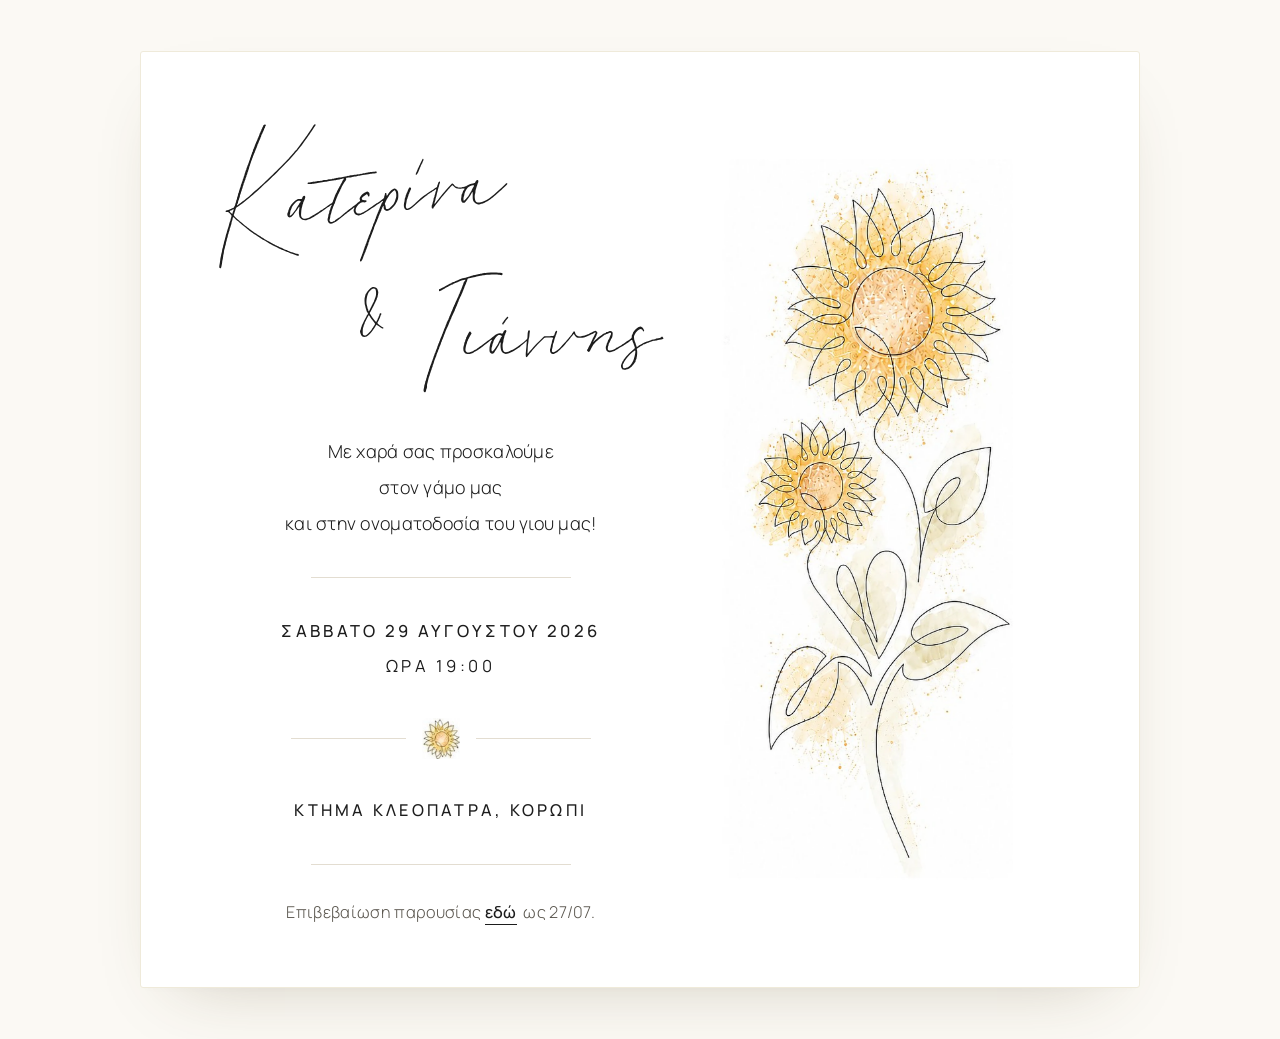
==== commit 9221874e: "Update index.html" ====
--- a/index.html
+++ b/index.html
@@ -64,6 +64,7 @@
 /* ---- floral column ---- */
 .floral-col{position:relative;display:flex;align-items:center;justify-content:flex-start;padding:1.8cqw 2.2cqw 1.8cqw 0;}
 .floral-col img{width:100%;height:72cqw;object-fit:contain;object-position:left center;display:block;}
+.floral-col img.mobile-garden{display:none;}
 
 
 /* ---- page-load reveal ---- */
@@ -91,8 +92,12 @@
   .divider img{width:34px;min-width:0;}
   .venue a{font-size:.95rem;letter-spacing:.14em;padding:6px 4px;}
   .rsvp{font-size:.95rem;}
-  .floral-col{padding:8px 0 34px;justify-content:center;}
-  .floral-col img{width:auto;height:auto;max-height:300px;max-width:74%;margin:0 auto;object-fit:contain;object-position:center;}
+  .floral-col{padding:4px 0 28px;justify-content:center;overflow:hidden;}
+  .floral-col img.desktop-floral{display:none;}
+  .floral-col img.mobile-garden{
+    display:block;width:min(94%,430px);height:auto;max-width:94%;max-height:none;
+    margin:0 auto;object-fit:contain;object-position:center bottom;
+  }
 }
 @media (max-width:380px){
   .intro{font-size:.98rem;}
@@ -509,7 +514,8 @@
           &#8201;ως 27/07.</p>
       </div>
       <div class="floral-col">
-        <img src="[data-uri]" alt="Ακουαρέλα με δύο ηλιοτρόπια και φύλλα" />
+        <img class="desktop-floral" src="[data-uri]